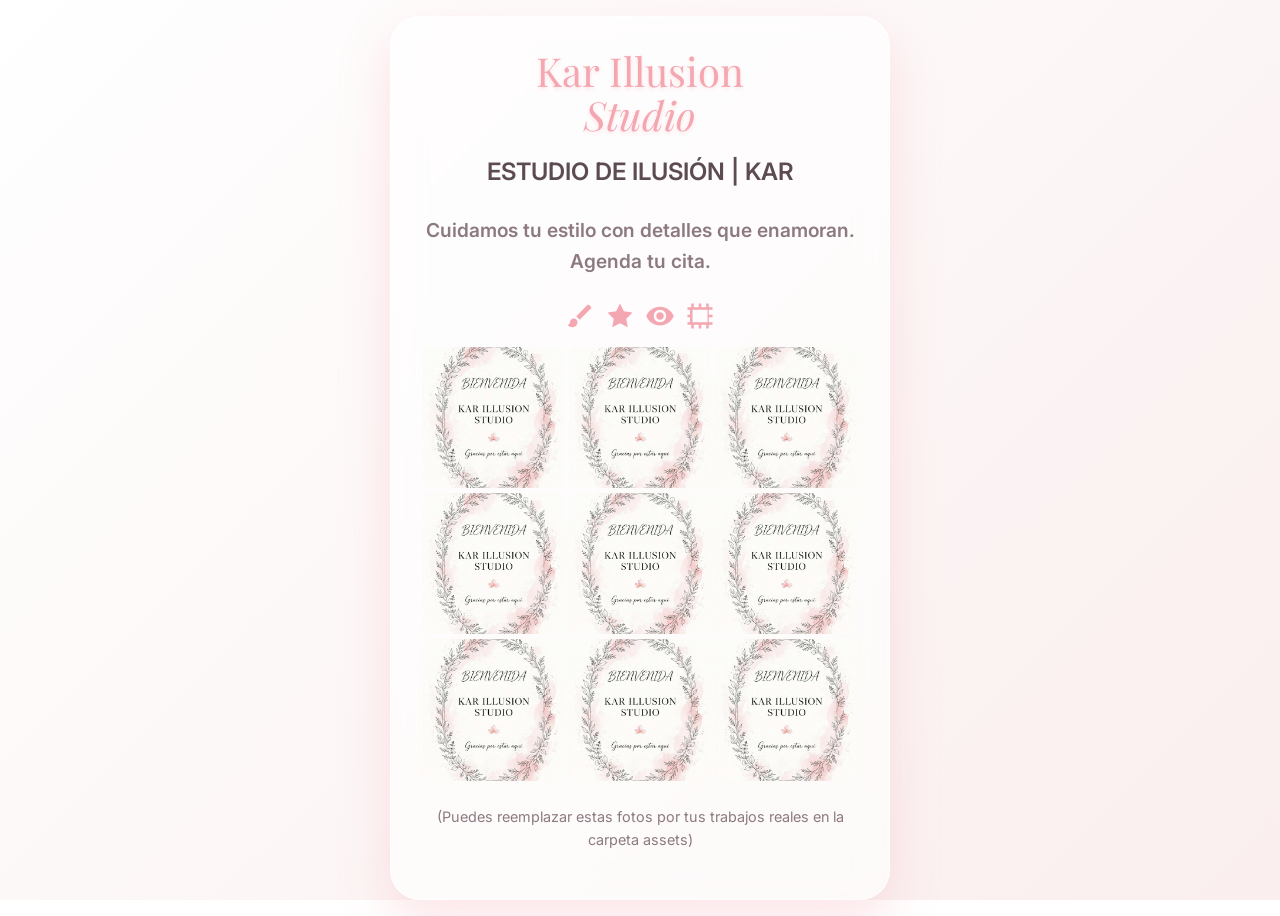
==== flyers/galeria.html @ 312e81ef "Feat: Add digital flyers (QR, Servicios, Galeria)" ====
<!DOCTYPE html>
<html lang="es">
<head>
    <meta charset="UTF-8">
    <meta name="viewport" content="width=device-width, initial-scale=1.0">
    <title>Galería - Kar Illusion Studio</title>
    <link rel="preconnect" href="https://fonts.googleapis.com">
    <link rel="preconnect" href="https://fonts.gstatic.com" crossorigin>
    <link href="https://fonts.googleapis.com/css2?family=Inter:wght@300;400;500;600&family=Playfair+Display:ital,wght@0,400;0,600;1,400&display=swap" rel="stylesheet">
    <link rel="stylesheet" href="../styles.css">
    <link rel="stylesheet" href="flyer.css">
</head>
<body class="flyer-body">
    <!-- Canvas de Fondo (Toda la página) -->
    <canvas id="bg-canvas"></canvas>

    <div class="flyer-card" style="max-width: 500px;">
        <!-- Logo -->
        <div class="flyer-logo">
            Kar Illusion<br><span>Studio</span>
        </div>
        
        <p class="flyer-info large" style="text-transform: uppercase; margin-top: 1rem; margin-bottom: 1.5rem;">
            ESTUDIO DE ILUSIÓN | KAR
        </p>

        <p class="galeria-text">
            Cuidamos tu estilo con detalles que enamoran. Agenda tu cita.
        </p>

        <!-- Iconos estilo historias -->
        <div class="galeria-header">
            <!-- Icono Pincel -->
            <svg viewBox="0 0 24 24"><path d="M7 14c-1.66 0-3 1.34-3 3 0 1.31-1.16 2-2 2 .92 1.22 2.49 2 4 2 2.21 0 4-1.79 4-4 0-1.66-1.34-3-3-3zm13.71-9.37l-1.34-1.34c-.39-.39-1.02-.39-1.41 0L9 12.25 11.75 15l8.96-8.96c.39-.39.39-1.02 0-1.41z"/></svg>
            <!-- Icono Uñas/Manicura (Estrella) -->
            <svg viewBox="0 0 24 24"><path d="M12 2l3.09 6.26L22 9.27l-5 4.87 1.18 6.88L12 17.77l-6.18 3.25L7 14.14 2 9.27l6.91-1.01L12 2z"/></svg>
            <!-- Icono Pestañas/Ojo -->
            <svg viewBox="0 0 24 24"><path d="M12 4.5C7 4.5 2.73 7.61 1 12c1.73 4.39 6 7.5 11 7.5s9.27-3.11 11-7.5c-1.73-4.39-6-7.5-11-7.5zM12 17c-2.76 0-5-2.24-5-5s2.24-5 5-5 5 2.24 5 5-2.24 5-5 5zm0-8c-1.66 0-3 1.34-3 3s1.34 3 3 3 3-1.34 3-3-1.34-3-3-3z"/></svg>
            <!-- Icono SPA -->
            <svg viewBox="0 0 24 24"><path d="M22 7V5h-3V2h-2v3h-4V2h-2v3H7V2H5v3H2v2h2v4H2v2h2v4H2v2h3v3h2v-3h4v3h2v-3h4v3h2v-3h3v-2h-3v-4h3v-2h-3V7h3zM18 17H6V7h12v10z"/></svg>
        </div>

        <!-- Grid 3x3 -->
        <div class="galeria-grid">
            <!-- Usando la foto bebé como demostración para los 9 cuadros -->
            <img src="../assets/bb.jpg" alt="Uñas 1">
            <img src="../assets/bb.jpg" alt="Pestañas 1">
            <img src="../assets/bb.jpg" alt="Uñas 2">
            <img src="../assets/bb.jpg" alt="Uñas 3">
            <img src="../assets/bb.jpg" alt="Uñas 4">
            <img src="../assets/bb.jpg" alt="Uñas 5">
            <img src="../assets/bb.jpg" alt="Pestañas 2">
            <img src="../assets/bb.jpg" alt="Uñas 6">
            <img src="../assets/bb.jpg" alt="Uñas 7">
        </div>
        
        <p style="color: var(--color-text-secondary); font-size: 0.9rem;">(Puedes reemplazar estas fotos por tus trabajos reales en la carpeta assets)</p>
    </div>

    <script src="../script.js"></script>
</body>
</html>
---- styles.css ----
/* ==========================================================================
   Variables y Configuración Base
   ========================================================================== */
   :root {
    --color-bg-primary: #faeeee; /* Rosa pastel muy claro (bb.jpg) */
    --color-bg-secondary: #ffffff; /* Blanco */
    --color-text-primary: #5c4b51; /* Marrón/púrpura oscuro */
    --color-text-secondary: #8c7a80;
    --color-accent: #f4a6b1; /* Rosa pastel vibrante */
    --color-accent-hover: #e08b98;
    --color-white: #ffffff;
    
    /* Tipografía */
    --font-heading: 'Playfair Display', serif;
    --font-body: 'Inter', sans-serif;
    
    /* Espaciado */
    --spacing-sm: 1rem;
    --spacing-md: 2rem;
    --spacing-lg: 4rem;
    --spacing-xl: 6rem;

    /* Bordes y Sombras */
    --border-radius-sm: 4px;
    --border-radius-md: 8px;
    --border-radius-lg: 16px;
    --shadow-soft: 0 4px 20px rgba(0, 0, 0, 0.05);
    --shadow-hover: 0 10px 30px rgba(0, 0, 0, 0.1);
    
    /* Transiciones */
    --transition-fast: 0.3s ease;
}

/* Reseteo Básico */
* {
    margin: 0;
    padding: 0;
    box-sizing: border-box;
}

html {
    scroll-behavior: smooth;
    background: linear-gradient(135deg, var(--color-bg-secondary) 0%, var(--color-bg-primary) 100%);
    background-attachment: fixed;
}

body {
    font-family: var(--font-body);
    color: var(--color-text-primary);
    line-height: 1.6;
    overflow-x: hidden;
    background: transparent;
}

/* Tipografía Básica */
h1, h2, h3, h4, h5, h6 {
    font-family: var(--font-heading);
    font-weight: 400;
    line-height: 1.2;
    margin-bottom: var(--spacing-sm);
    color: var(--color-text-primary);
}

.hero h1 {
    font-size: 3.5rem;
    margin-bottom: var(--spacing-sm);
    color: var(--color-text-primary);
}

.hero p {
    font-size: 1.2rem;
    color: var(--color-text-secondary);
    margin-bottom: var(--spacing-md);
    font-family: 'Inter', sans-serif;
}

h2 { font-size: clamp(2rem, 4vw, 3rem); margin-bottom: var(--spacing-md); }
h3 { font-size: 1.5rem; margin-bottom: 0.5rem; }

p {
    margin-bottom: var(--spacing-sm);
    color: var(--color-text-secondary);
}

a {
    text-decoration: none;
    color: inherit;
    transition: color var(--transition-fast);
}

ul {
    list-style: none;
}

/* ==========================================================================
   Clases de Utilidad
   ========================================================================== */
.container {
    width: 100%;
    max-width: 1200px;
    margin: 0 auto;
    padding: 0 var(--spacing-sm);
}

.section-padding {
    padding: 4rem 0; /* Padding reducido para móviles */
}

.text-center { text-align: center; }
.text-light { color: var(--color-white); }
.text-light h2, .text-light p { color: var(--color-white); }

.bg-light { background-color: rgba(255, 255, 255, 0.4); } /* Semitransparente para ver partículas */
.bg-dark { background-color: var(--color-bg-dark); }

.mt-1 { margin-top: var(--spacing-sm); }
.mt-2 { margin-top: var(--spacing-md); }
.mb-1 { margin-bottom: var(--spacing-sm); }
.mb-2 { margin-bottom: var(--spacing-md); }

.subtitle {
    display: block;
    font-size: 0.875rem;
    text-transform: uppercase;
    letter-spacing: 2px;
    color: var(--color-accent);
    margin-bottom: 0.5rem;
}

.max-width-p {
    max-width: 700px;
    margin-left: auto;
    margin-right: auto;
}

/* Botones */
.btn-primary {
    display: inline-block;
    background-color: var(--color-accent);
    color: var(--color-bg-primary);
    padding: 1rem 2rem;
    border-radius: var(--border-radius-sm);
    font-family: var(--font-body);
    font-weight: 500;
    text-transform: uppercase;
    letter-spacing: 1px;
    font-size: 0.875rem;
    border: 1px solid var(--color-accent);
    transition: all var(--transition-fast);
}

.btn-primary:hover {
    background-color: transparent;
    color: var(--color-accent);
}

/* ==========================================================================
   Navegación
   ========================================================================== */
.navbar {
    position: fixed;
    top: 0;
    left: 0;
    width: 100%;
    background-color: rgba(250, 238, 238, 0.95);
    backdrop-filter: blur(10px);
    -webkit-backdrop-filter: blur(10px);
    z-index: 1000;
    border-bottom: 1px solid rgba(0,0,0,0.05);
    transition: padding var(--transition-fast);
}

.footer-content {
    display: flex;
    justify-content: space-between;
    align-items: center;
    flex-wrap: wrap;
    gap: var(--spacing-sm);
    color: var(--color-text-secondary);
    background-color: transparent;
}

.nav-container {
    display: flex;
    justify-content: space-between;
    align-items: center;
    padding: 1.5rem var(--spacing-sm);
    max-width: 1200px;
    margin: 0 auto;
}

.logo {
    font-family: var(--font-heading);
    font-size: 1.5rem;
    font-weight: 600;
    color: var(--color-text-main);
}

.nav-links {
    display: none;
}

.nav-links a {
    margin-left: var(--spacing-md);
    font-size: 0.9rem;
    font-weight: 500;
    color: var(--color-text-main);
    text-transform: uppercase;
    letter-spacing: 1px;
}

.nav-links a:hover {
    color: var(--color-accent);
}

/* Hamburguesa */
.hamburger {
    display: block;
    cursor: pointer;
    background: none;
    border: none;
}

.bar {
    display: block;
    width: 25px;
    height: 2px;
    margin: 5px auto;
    transition: all 0.3s ease-in-out;
    background-color: var(--color-text-main);
}

/* Menú Móvil Activo */
.mobile-menu {
    position: fixed;
    top: 0;
    left: 100%;
    width: 100%;
    height: 100vh;
    background-color: var(--color-bg-primary);
    display: flex;
    flex-direction: column;
    justify-content: center;
    align-items: center;
    z-index: 999;
    transition: left 0.4s ease;
}

.mobile-menu.active {
    left: 0;
}

.mobile-menu a {
    font-family: var(--font-heading);
    font-size: 2rem;
    margin: var(--spacing-sm) 0;
    color: var(--color-text-main);
}

.hamburger.active .bar:nth-child(2) { opacity: 0; }
.hamburger.active .bar:nth-child(1) { transform: translateY(7px) rotate(45deg); }
.hamburger.active .bar:nth-child(3) { transform: translateY(-7px) rotate(-45deg); }

/* ==========================================================================
   Hero Section
   ========================================================================== */
.hero {
    min-height: 100vh;
    display: flex;
    align-items: center;
    justify-content: center;
    text-align: center;
    padding: 0 var(--spacing-sm);
    padding-top: 80px; /* Offset navbar */
    position: relative;
    overflow: hidden;
}

#bg-canvas {
    position: fixed;
    top: 0;
    left: 0;
    width: 100vw;
    height: 100vh;
    z-index: -1;
    pointer-events: none;
}

.hero-content {
    max-width: 800px;
    position: relative;
    z-index: 10; /* Bien por encima del canvas y backgrounds */
    animation: fadeInUP 1.5s cubic-bezier(0.25, 0.46, 0.45, 0.94) forwards;
    opacity: 0;
    transform: translateY(30px);
}

.hero p {
    font-size: 1rem;
    margin-bottom: var(--spacing-md);
    padding: 0 1rem;
}

/* Animaciones */
@keyframes fadeInUP {
    to {
        opacity: 1;
        transform: translateY(0);
    }
}

@keyframes slowZoom {
    0% { transform: scale(1); }
    100% { transform: scale(1.05); }
}

/* ==========================================================================
   Servicios
   ========================================================================== */
.services-grid {
    display: grid;
    grid-template-columns: 1fr;
    gap: var(--spacing-md);
    margin-top: var(--spacing-md);
}

.service-card {
    background-color: var(--color-white);
    padding: var(--spacing-md);
    border-radius: var(--border-radius-md);
    box-shadow: var(--shadow-soft);
    transition: transform 0.4s cubic-bezier(0.25, 0.46, 0.45, 0.94), box-shadow 0.4s cubic-bezier(0.25, 0.46, 0.45, 0.94);
    display: flex;
    flex-direction: column;
    height: 100%;
}

.service-card:hover {
    transform: translateY(-8px);
    box-shadow: var(--shadow-hover);
}

.service-card ul {
    margin-bottom: var(--spacing-sm);
    flex-grow: 1;
}

.service-card li {
    margin-bottom: 0.5rem;
    position: relative;
    padding-left: 1.5rem;
    color: var(--color-text-light);
}

.service-card li::before {
    content: "•";
    color: var(--color-accent);
    position: absolute;
    left: 0;
    top: 0;
}

.service-note {
    font-size: 0.8rem;
    font-style: italic;
    color: #999;
    margin-bottom: 0;
    margin-top: auto;
}

/* ==========================================================================
   Galería
   ========================================================================== */
.gallery-grid {
    display: grid;
    grid-template-columns: 1fr;
    gap: var(--spacing-sm);
    margin-top: var(--spacing-md);
}

.gallery-item {
    aspect-ratio: 1 / 1;
    border-radius: var(--border-radius-sm);
    overflow: hidden;
    position: relative;
    transition: transform var(--transition-fast);
}

.gallery-item:hover {
    transform: scale(1.02);
}

/* Placeholder temporal para imágenes */
.temp-bg {
    background-color: #eae5db;
}
.temp-bg:nth-child(2) { background-color: #dcd5c6; }
.temp-bg:nth-child(3) { background-color: #c9c2b3; }
.temp-bg:nth-child(4) { background-color: #b5aea0; }


/* ==========================================================================
   Footer & Contacto
   ========================================================================== */
.footer {
    background-color: var(--color-white);
    border-top: 1px solid rgba(0,0,0,0.05);
}

.footer-grid {
    display: grid;
    grid-template-columns: 1fr;
    gap: var(--spacing-md); /* Gap reducido para móviles */
}

.footer h3, .footer h4 {
    margin-bottom: 1rem;
}

.footer ul li {
    margin-bottom: 0.5rem;
    color: var(--color-text-light);
}

.btn-whatsapp {
    display: inline-block;
    background-color: #25D366;
    color: white;
    padding: 0.75rem 1.5rem;
    border-radius: var(--border-radius-sm);
    font-weight: 500;
}
.btn-whatsapp:hover {
    background-color: #128C7E;
    color: white;
}

.btn-instagram {
    display: inline-flex;
    align-items: center;
    background-color: #E1306C;
    color: white;
    padding: 0.5rem 1rem;
    border-radius: var(--border-radius-sm);
    font-weight: 500;
    margin-top: 0.5rem;
    font-size: 0.9rem;
}

.btn-instagram:hover {
    background-color: #C13584;
    color: white;
}

.footer-bottom {
    font-size: 0.875rem;
    color: #999;
    border-top: 1px solid rgba(0,0,0,0.05);
    padding-top: var(--spacing-md);
}

/* Botones Flotantes */
.float-btn {
    position: fixed;
    width: 60px;
    height: 60px;
    color: #FFF;
    border-radius: 50px;
    text-align: center;
    font-size: 30px;
    box-shadow: 2px 2px 10px rgba(0, 0, 0, 0.2);
    z-index: 100;
    display: flex;
    justify-content: center;
    align-items: center;
    transition: transform 0.3s ease;
}

.float-ws {
    bottom: 20px;
    right: 20px;
    background-color: #25d366;
}

.float-ig {
    bottom: 90px;
    right: 20px;
    left: auto;
    background-color: #E1306C;
}

.float-btn:hover {
    transform: scale(1.1);
}

/* ==========================================================================
   Media Queries (Desktop)
   ========================================================================== */
@media (min-width: 768px) {
    /* Navbar */
    .hamburger { display: none; }
    .nav-links { display: flex; }
    .mobile-menu { display: none !important; } /* Desactiva el móvil en desktop */
    
    .nav-container { padding: 1rem var(--spacing-md); }
    
    .section-padding { padding: var(--spacing-xl) 0; }
    .hero p { font-size: 1.125rem; padding: 0; }

    /* Grids */
    .services-grid { grid-template-columns: repeat(2, 1fr); gap: var(--spacing-lg); }
    .gallery-grid { grid-template-columns: repeat(2, 1fr); gap: var(--spacing-md); }
    .footer-grid { grid-template-columns: repeat(3, 1fr); gap: var(--spacing-lg); }
    
    /* Botones Flotantes Desktop */
    .float-ws { bottom: 40px; right: 40px; }
    .float-ig { bottom: 110px; right: 40px; left: auto; }
}

@media (min-width: 1024px) {
    .gallery-grid { grid-template-columns: repeat(4, 1fr); }
    .services-grid { grid-template-columns: repeat(4, 1fr); }
}
---- flyers/flyer.css ----
/* Estilos específicos para Flyers Digitales */
body.flyer-body {
    background: transparent;
    display: flex;
    justify-content: center;
    align-items: center;
    min-height: 100vh;
    padding: 1rem;
    overflow-x: hidden;
}

.flyer-card {
    background: rgba(255, 255, 255, 0.6);
    backdrop-filter: blur(15px);
    -webkit-backdrop-filter: blur(15px);
    border-radius: 30px;
    padding: 2rem;
    max-width: 450px;
    width: 100%;
    box-shadow: 0 20px 50px rgba(244, 166, 177, 0.3);
    text-align: center;
    position: relative;
    z-index: 10;
    border: 1px solid rgba(255,255,255,0.8);
}

.flyer-logo {
    font-family: var(--font-heading);
    font-size: 2.5rem;
    color: var(--color-accent);
    margin-bottom: 0.5rem;
    line-height: 1.1;
    text-shadow: 0 2px 4px rgba(244,166,177,0.3);
}

.flyer-logo span {
    font-style: italic;
    font-weight: 400;
}

.flyer-subtitle {
    font-size: 1rem;
    color: var(--color-text-secondary);
    margin-bottom: 2rem;
    letter-spacing: 1px;
}

/* Tarjeta QR Específico */
.qr-container {
    background: #fff;
    padding: 1.5rem;
    border-radius: 20px;
    display: inline-block;
    box-shadow: 0 10px 25px rgba(0,0,0,0.05);
    margin-bottom: 2rem;
    border: 2px solid var(--color-accent);
}

.qr-container img {
    width: 200px;
    height: 200px;
}

.qr-username {
    display: block;
    margin-top: 1rem;
    font-weight: 600;
    color: var(--color-accent);
    font-size: 1.1rem;
}

.flyer-info {
    margin-bottom: 1rem;
    font-size: 1.1rem;
}

.flyer-info.large {
    font-size: 1.5rem;
    font-weight: 600;
    color: var(--color-text-primary);
}

/* Galería Específico */
.galeria-header {
    display: flex;
    justify-content: center;
    gap: 10px;
    margin-bottom: 1rem;
}
.galeria-header svg {
    width: 30px;
    height: 30px;
    fill: var(--color-accent);
}
.galeria-text {
    font-weight: 600;
    font-size: 1.2rem;
    margin-bottom: 1.5rem;
}
.galeria-grid {
    display: grid;
    grid-template-columns: repeat(3, 1fr);
    gap: 5px;
    margin-bottom: 1.5rem;
}
.galeria-grid img {
    width: 100%;
    aspect-ratio: 1;
    object-fit: cover;
    border-radius: 5px;
}

/* Servicios Específico */
.servicios-list {
    text-align: left;
    margin: 1.5rem 0;
    background: rgba(255,255,255,0.5);
    padding: 1.5rem;
    border-radius: 15px;
}
.servicios-list h3 {
    color: var(--color-accent);
    border-bottom: 1px solid rgba(244,166,177,0.3);
    padding-bottom: 0.5rem;
    margin-bottom: 1rem;
}
.servicios-list ul {
    list-style: none;
    padding: 0;
}
.servicios-list li {
    padding-left: 20px;
    position: relative;
    margin-bottom: 0.8rem;
    font-size: 1.1rem;
    color: var(--color-text-primary);
}
.servicios-list li::before {
    content: '✨';
    position: absolute;
    left: 0;
    top: 2px;
    font-size: 0.9rem;
}
.reservas-box {
    background: var(--color-accent);
    color: #fff;
    padding: 1rem;
    border-radius: 15px;
    margin-top: 1.5rem;
}
.reservas-box p {
    color: #fff;
    margin-bottom: 0.5rem;
}
.servicios-images {
    display: flex;
    justify-content: center;
    gap: -20px;
    margin-top: 1.5rem;
}
.servicios-images img {
    width: 80px;
    height: 80px;
    border-radius: 50%;
    object-fit: cover;
    border: 3px solid #fff;
    box-shadow: 0 5px 15px rgba(0,0,0,0.1);
    margin-left: -15px;
}
.servicios-images img:first-child { margin-left: 0; }
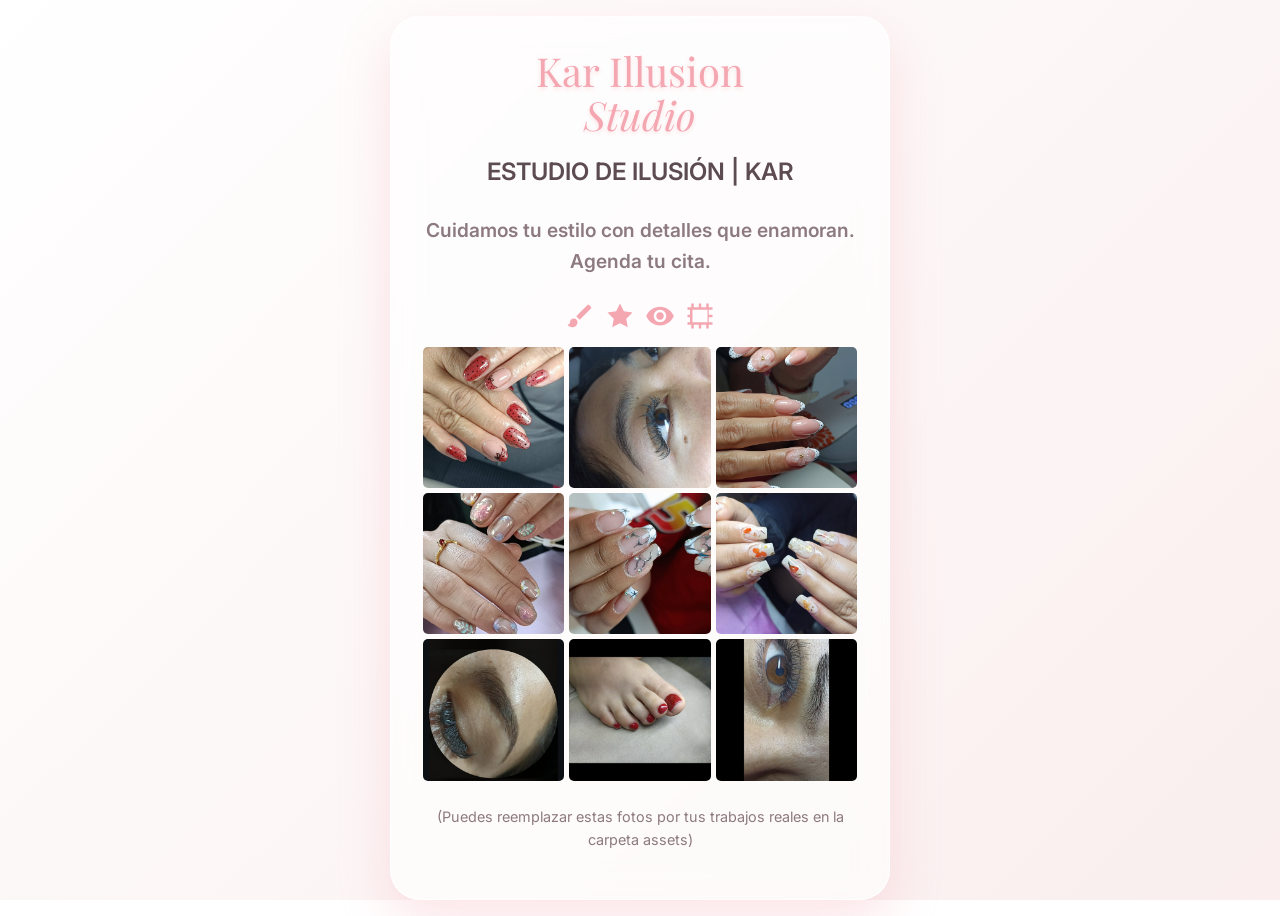
==== commit ebde2310: "Feat: Add real images gallery, video, and generated PNG flyers" ====
--- a/flyers/galeria.html
+++ b/flyers/galeria.html
@@ -43,15 +43,15 @@
         <!-- Grid 3x3 -->
         <div class="galeria-grid">
             <!-- Usando la foto bebé como demostración para los 9 cuadros -->
-            <img src="../assets/bb.jpg" alt="Uñas 1">
-            <img src="../assets/bb.jpg" alt="Pestañas 1">
-            <img src="../assets/bb.jpg" alt="Uñas 2">
-            <img src="../assets/bb.jpg" alt="Uñas 3">
-            <img src="../assets/bb.jpg" alt="Uñas 4">
-            <img src="../assets/bb.jpg" alt="Uñas 5">
-            <img src="../assets/bb.jpg" alt="Pestañas 2">
-            <img src="../assets/bb.jpg" alt="Uñas 6">
-            <img src="../assets/bb.jpg" alt="Uñas 7">
+            <img src="../assets/galeria-1.jpg" alt="Trabajo 1">
+            <img src="../assets/galeria-2.jpg" alt="Trabajo 2">
+            <img src="../assets/galeria-3.jpg" alt="Trabajo 3">
+            <img src="../assets/galeria-4.jpg" alt="Trabajo 4">
+            <img src="../assets/galeria-5.jpg" alt="Trabajo 5">
+            <img src="../assets/galeria-6.jpg" alt="Trabajo 6">
+            <img src="../assets/galeria-7.jpg" alt="Trabajo 7">
+            <img src="../assets/galeria-8.jpg" alt="Trabajo 8">
+            <img src="../assets/galeria-9.jpg" alt="Trabajo 9">
         </div>
         
         <p style="color: var(--color-text-secondary); font-size: 0.9rem;">(Puedes reemplazar estas fotos por tus trabajos reales en la carpeta assets)</p>
--- a/styles.css
+++ b/styles.css
@@ -521,3 +521,16 @@
     .gallery-grid { grid-template-columns: repeat(4, 1fr); }
     .services-grid { grid-template-columns: repeat(4, 1fr); }
 }
+
+/* Nuevos estilos de galeria */
+.gallery-img {
+    width: 100%;
+    aspect-ratio: 1;
+    object-fit: cover;
+    border-radius: 15px;
+    box-shadow: 0 10px 20px rgba(0,0,0,0.1);
+    transition: transform 0.3s;
+}
+.gallery-img:hover {
+    transform: translateY(-5px);
+}
